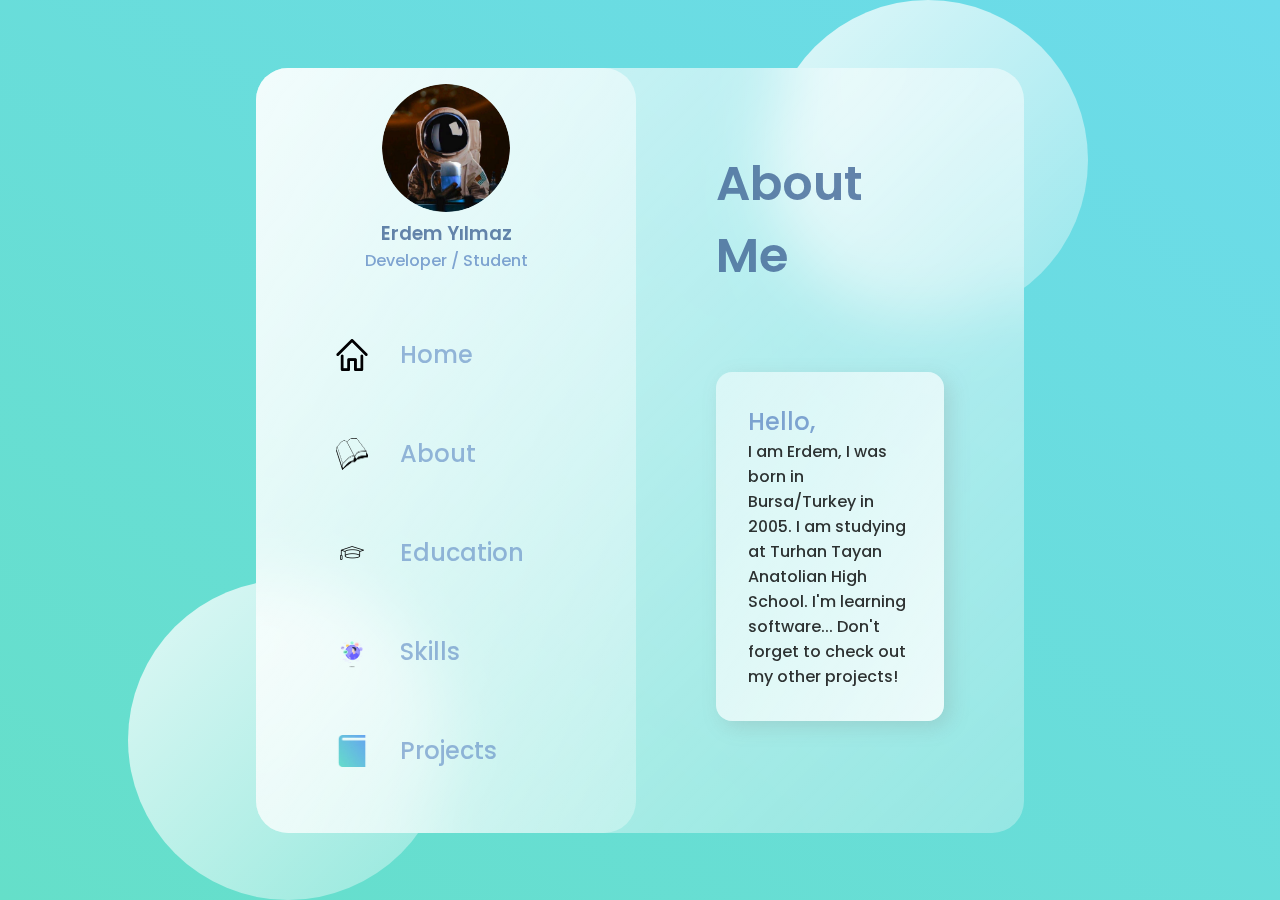
==== src/about/index.html @ 048c2ad6 "01.20.2021" ====
<!DOCTYPE html>
<html lang="en">
  <head>
    <meta charset="UTF-8" />
    <meta name="viewport" content="width=device-width, initial-scale=1.0" />
    <title>Erdem Yilmaz</title>
    <link rel="preconnect" href="https://fonts.gstatic.com" />
    <link
      href="https://fonts.googleapis.com/css2?family=Poppins:wght@400;500;700&display=swap"
      rel="stylesheet"
    />
    <script
      src="https://kit.fontawesome.com/fa178081cb.js"
      crossorigin="anonymous"
    ></script>

    <link rel="stylesheet" href="../style.css" />
  </head>
  <body>
    <main>
      <section class="glass">
        <div class="dashboard">
          <div class="user">
            <img src="../images/profile.png" alt="" class="profile" />
            <h3>Erdem Yılmaz</h3>
            <p>Developer / Student</p>
          </div>
          <div class="links">
            <div class="link">
              <img
                style="width: 32px; height: 32px"
                src="../images/home.png"
                alt=""
              />
              <h2><a href="../index.html" class="nav-bar-link">Home</a></h2>
            </div>
            <div class="link">
              <img
                style="width: 32px; height: 32px"
                src="../images/about.png"
                alt=""
              />
              <h2>
                <a href="#" class="nav-bar-link">About</a>
              </h2>
            </div>
            <div class="link">
              <img
                style="width: 32px; height: 32px"
                src="../images/education.png"
                alt=""
              />
              <h2>
                <a href="../education/index.html" class="nav-bar-link"
                  >Education</a
                >
              </h2>
            </div>
            <div class="link">
              <img
                src="../images/skills.png"
                style="width: 32px; height: 32px"
                alt=""
              />
              <h2>
                <a href="../skills/index.html" class="nav-bar-link">Skills</a>
              </h2>
            </div>
            <div class="link">
              <img
                src="../images/projects.png"
                alt=""
                style="width: 32px; height: 32px"
              />
              <h2>
                <a href="../projects/index.html" class="nav-bar-link"
                  >Projects</a
                >
              </h2>
            </div>
          </div>
        </div>
        <div class="games">
          <div class="status">
            <h1>About Me</h1>
          </div>
          <div class="cards">
            <div class="card">
              <img src="./images/assassins.png" alt="" />
              <div class="card-info">
                <h2>Hello,</h2>
                <p style="color: black">
                  I am Erdem, I was born in Bursa/Turkey in 2005. I am studying
                  at Turhan Tayan Anatolian High School. I'm learning
                  software... Don't forget to check out my other projects!
                </p>
              </div>
              <h2 class="percentage"></h2>
            </div>
          </div>
        </div>
      </section>
    </main>
    <div class="circle1"></div>
    <div class="circle2"></div>
  </body>
</html>
---- src/style.css ----
* {
  margin: 0;
  padding: 0;
  box-sizing: border-box;
}

h1 {
  color: #426696;
  font-weight: 600;
  font-size: 3rem;
  opacity: 0.8;
}
h2,
p {
  color: #658ec6;
  font-weight: 500;
  opacity: 0.8;
}

h3 {
  color: #426696;
  font-weight: 600;
  opacity: 0.8;
}

main {
  font-family: "Poppins", sans-serif;
  min-height: 100vh;
  background: linear-gradient(to right top, #65dfc9, #6cdbeb);
  display: flex;
  align-items: center;
  justify-content: center;
}

.glass {
  background: white;
  min-height: 80vh;
  width: 60%;
  background: linear-gradient(
    to right bottom,
    rgba(255, 255, 255, 0.7),
    rgba(255, 255, 255, 0.3)
  );
  border-radius: 2rem;
  z-index: 2;
  backdrop-filter: blur(2rem);
  display: flex;
}
.circle1,
.circle2 {
  background: white;
  background: linear-gradient(
    to right bottom,
    rgba(255, 255, 255, 0.8),
    rgba(255, 255, 255, 0.3)
  );
  height: 20rem;
  width: 20rem;
  position: absolute;
  border-radius: 50%;
}

.circle1 {
  top: 0%;
  right: 15%;
}
.circle2 {
  bottom: 0%;
  left: 10%;
}
.dashboard {
  flex: 1;
  display: flex;
  flex-direction: column;
  align-items: center;
  justify-content: space-evenly;
  text-align: center;
  background: linear-gradient(
    to right bottom,
    rgba(255, 255, 255, 0.7),
    rgba(255, 255, 255, 0.3)
  );
  border-radius: 2rem;
}
.link {
  display: flex;
  margin: 2rem 0rem;
  padding: 1rem 5rem;
  align-items: center;
}
.link h2 {
  padding: 0rem 2rem;
}

.games {
  flex: 2;
}

.pro {
  background: linear-gradient(to right top, #65dfc9, #6cdbeb);
  border-radius: 2rem;
  color: white;
  padding: 1rem;
  position: relative;
}

.pro img {
  position: absolute;
  top: -10%;
  right: 10%;
}
.pro h2 {
  width: 40%;
  color: white;
  font-weight: 600;
}

/* GAMES */
.status {
  margin-bottom: 3rem;
}

.status input {
  background: linear-gradient(
    to right bottom,
    rgba(255, 255, 255, 0.7),
    rgba(255, 255, 255, 0.3)
  );
  border: none;
  width: 50%;
  padding: 0.5rem;
  border-radius: 2rem;
}

.games {
  margin: 5rem;
  display: flex;
  flex-direction: column;
  justify-content: space-evenly;
}

.card {
  display: flex;
  background: linear-gradient(
    to left top,
    rgba(255, 255, 255, 0.8),
    rgba(255, 255, 255, 0.5)
  );
  border-radius: 1rem;
  margin: 2rem 0rem;
  padding: 2rem;
  box-shadow: 6px 6px 20px rgba(122, 122, 122, 0.212);
  justify-content: space-between;
}

.card-info {
  display: flex;
  flex-direction: column;
  justify-content: space-between;
}

.percentage {
  font-weight: bold;
  background: linear-gradient(to right top, #65dfc9, #6cdbeb);
  -webkit-background-clip: text;
  -webkit-text-fill-color: transparent;
}

.nav-bar-link {
  text-decoration: none;
  color: #658ec6;
  font-weight: 500;
  opacity: 0.8;
}

a {
  text-decoration: none;
}

.profile {
  width: 128px;
  height: 128px;
  border-radius: 100%;
}

input:focus {
  outline: none;
}

i {
  margin-top: 2px;
  transform: scale(2);
  margin-top: 16px;
  margin-left: 32px;
  color: black;
  width: 32px;
  display: inline;
  height: 32px;
  transition: 125ms;
  opacity: 0.3;
}
i:hover {
  color: black;
  transition: 125ms;
  opacity: 1;
  cursor: pointer;
}

.social {
  display: inline;
}
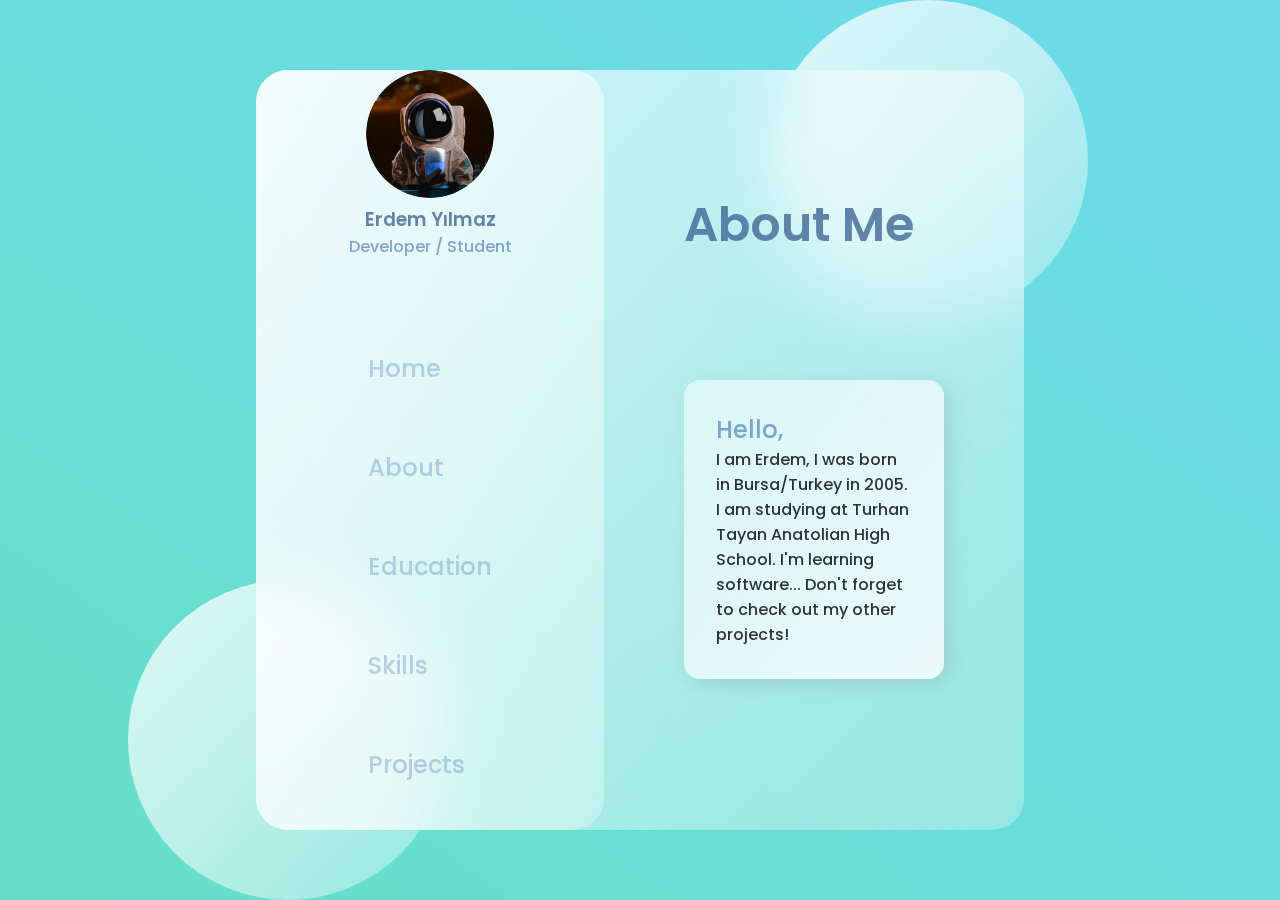
==== commit 77b7c2c1: "dark mode added" ====
--- a/src/about/index.html
+++ b/src/about/index.html
@@ -7,6 +7,10 @@
     <link rel="preconnect" href="https://fonts.gstatic.com" />
     <link
       href="https://fonts.googleapis.com/css2?family=Poppins:wght@400;500;700&display=swap"
+      rel="stylesheet"
+    />
+    <link
+      href="https://fonts.googleapis.com/icon?family=Material+Icons"
       rel="stylesheet"
     />
     <script
@@ -24,32 +28,19 @@
             <img src="../images/profile.png" alt="" class="profile" />
             <h3>Erdem Yılmaz</h3>
             <p>Developer / Student</p>
+            <i class="material-icons dark">dark_mode</i>
+            <i class="material-icons light">light_mode</i>
           </div>
           <div class="links">
             <div class="link">
-              <img
-                style="width: 32px; height: 32px"
-                src="../images/home.png"
-                alt=""
-              />
               <h2><a href="../index.html" class="nav-bar-link">Home</a></h2>
             </div>
             <div class="link">
-              <img
-                style="width: 32px; height: 32px"
-                src="../images/about.png"
-                alt=""
-              />
               <h2>
                 <a href="#" class="nav-bar-link">About</a>
               </h2>
             </div>
             <div class="link">
-              <img
-                style="width: 32px; height: 32px"
-                src="../images/education.png"
-                alt=""
-              />
               <h2>
                 <a href="../education/index.html" class="nav-bar-link"
                   >Education</a
@@ -57,21 +48,11 @@
               </h2>
             </div>
             <div class="link">
-              <img
-                src="../images/skills.png"
-                style="width: 32px; height: 32px"
-                alt=""
-              />
               <h2>
                 <a href="../skills/index.html" class="nav-bar-link">Skills</a>
               </h2>
             </div>
             <div class="link">
-              <img
-                src="../images/projects.png"
-                alt=""
-                style="width: 32px; height: 32px"
-              />
               <h2>
                 <a href="../projects/index.html" class="nav-bar-link"
                   >Projects</a
@@ -103,5 +84,7 @@
     </main>
     <div class="circle1"></div>
     <div class="circle2"></div>
+
+    <script src="../script.js"></script>
   </body>
 </html>
--- a/src/style.css
+++ b/src/style.css
@@ -24,6 +24,7 @@
 }
 
 main {
+  transition: 500ms;
   font-family: "Poppins", sans-serif;
   min-height: 100vh;
   background: linear-gradient(to right top, #65dfc9, #6cdbeb);
@@ -170,7 +171,14 @@
   text-decoration: none;
   color: #658ec6;
   font-weight: 500;
-  opacity: 0.8;
+  opacity: 0.5;
+  transition: 250ms;
+}
+
+.nav-bar-link:hover {
+  color: #658ec6;
+  opacity: 1;
+  transition: 250ms;
 }
 
 a {
@@ -199,6 +207,7 @@
   transition: 125ms;
   opacity: 0.3;
 }
+
 i:hover {
   color: black;
   transition: 125ms;
@@ -209,3 +218,96 @@
 .social {
   display: inline;
 }
+
+img {
+  width: 0px;
+  height: 0px;
+}
+
+/* .image {
+  width: 128px;
+} */
+
+.project:hover {
+  transform: scale(1.2);
+  transition: 125ms;
+}
+
+.play {
+  color: black;
+}
+
+@media only screen and (max-width: 768px) {
+  main {
+    background-color: black;
+    background: linear-gradient(to right top, #131313, #232323);
+  }
+}
+
+.material-icons {
+  margin: 0;
+  margin-top: 12px;
+  margin-right: 12px;
+  transform: scale(1.2);
+}
+
+@keyframes click {
+  0% {
+    transform: scale(1.2);
+  }
+
+  50% {
+    transform: scale(1);
+  }
+
+  100% {
+    transform: scale(1.2);
+  }
+}
+
+.darkMode main {
+  background: linear-gradient(to right bottom, #131313, #232323);
+}
+
+.darkMode main .glass .games .cards .card .percentage {
+  font-weight: bold;
+  background: linear-gradient(to right top, #131313, #232323);
+  -webkit-background-clip: text;
+  -webkit-text-fill-color: transparent;
+}
+
+.darkMode main .glass .games .cards .card h2 {
+  color: #232323;
+}
+
+.darkMode main .glass .links .link h2 a {
+  color: #232323;
+}
+
+.darkMode main .glass {
+  z-index: 2;
+  backdrop-filter: blur(2rem);
+}
+
+.darkMode h1,
+.darkMode h2,
+.darkMode h3,
+.darkMode h4,
+.darkMode h5,
+.darkMode h6 {
+  color: #232323;
+}
+
+.darkMode main .dashboard .user p {
+  color: #131313;
+}
+
+.darkMode .circle1,
+.darkMode .circle2 {
+  background: white;
+  background: linear-gradient(to right bottom, #333333d8, #3333333d);
+}
+
+.darkMode main .dashboard .user img {
+  filter: grayscale(50%);
+}
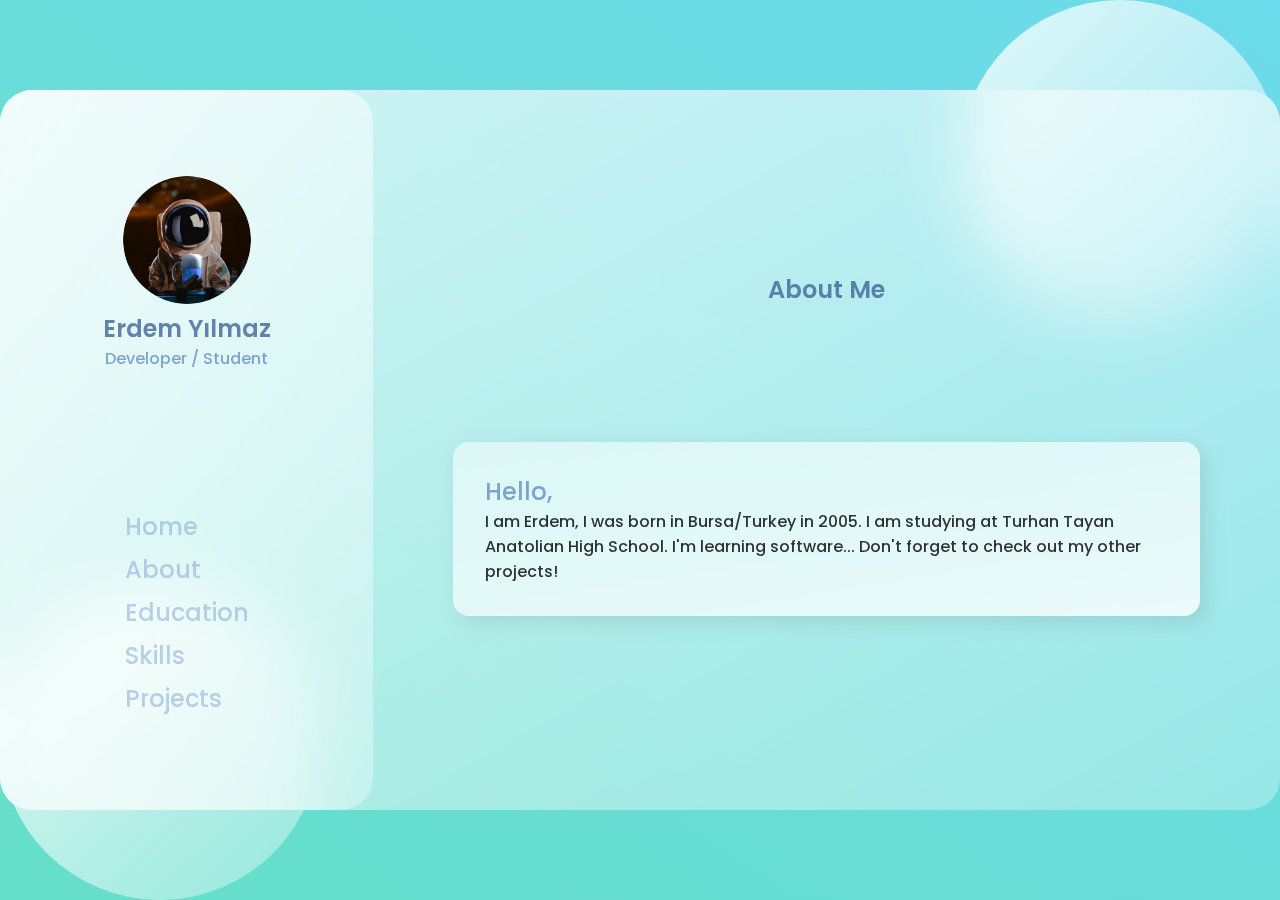
==== commit ef5e15e7: "responsive design" ====
--- a/src/about/index.html
+++ b/src/about/index.html
@@ -24,8 +24,8 @@
     <main>
       <section class="glass">
         <div class="dashboard">
-          <div class="user">
-            <img src="../images/profile.png" alt="" class="profile" />
+          <div class="profile">
+            <img src="../images/profile.png" alt="" class="profileImg" />
             <h3>Erdem Yılmaz</h3>
             <p>Developer / Student</p>
             <i class="material-icons dark">dark_mode</i>
@@ -61,8 +61,8 @@
             </div>
           </div>
         </div>
-        <div class="games">
-          <div class="status">
+        <div class="article">
+          <div class="title">
             <h1>About Me</h1>
           </div>
           <div class="cards">
@@ -76,7 +76,8 @@
                   software... Don't forget to check out my other projects!
                 </p>
               </div>
-              <h2 class="percentage"></h2>
+
+              <!--<h2 class="tag"></h2>-->
             </div>
           </div>
         </div>
--- a/src/style.css
+++ b/src/style.css
@@ -93,7 +93,7 @@
   padding: 0rem 2rem;
 }
 
-.games {
+.article {
   flex: 2;
 }
 
@@ -117,11 +117,11 @@
 }
 
 /* GAMES */
-.status {
+.title {
   margin-bottom: 3rem;
 }
 
-.status input {
+.title input {
   background: linear-gradient(
     to right bottom,
     rgba(255, 255, 255, 0.7),
@@ -133,7 +133,7 @@
   border-radius: 2rem;
 }
 
-.games {
+.article {
   margin: 5rem;
   display: flex;
   flex-direction: column;
@@ -160,7 +160,7 @@
   justify-content: space-between;
 }
 
-.percentage {
+.tag {
   font-weight: bold;
   background: linear-gradient(to right top, #65dfc9, #6cdbeb);
   -webkit-background-clip: text;
@@ -185,7 +185,7 @@
   text-decoration: none;
 }
 
-.profile {
+.profileImg {
   width: 128px;
   height: 128px;
   border-radius: 100%;
@@ -237,13 +237,6 @@
   color: black;
 }
 
-@media only screen and (max-width: 768px) {
-  main {
-    background-color: black;
-    background: linear-gradient(to right top, #131313, #232323);
-  }
-}
-
 .material-icons {
   margin: 0;
   margin-top: 12px;
@@ -269,14 +262,14 @@
   background: linear-gradient(to right bottom, #131313, #232323);
 }
 
-.darkMode main .glass .games .cards .card .percentage {
+.darkMode main .glass .article .cards .card .tag {
   font-weight: bold;
   background: linear-gradient(to right top, #131313, #232323);
   -webkit-background-clip: text;
   -webkit-text-fill-color: transparent;
 }
 
-.darkMode main .glass .games .cards .card h2 {
+.darkMode main .glass .article .cards .card h2 {
   color: #232323;
 }
 
@@ -298,7 +291,7 @@
   color: #232323;
 }
 
-.darkMode main .dashboard .user p {
+.darkMode main .dashboard .profile p {
   color: #131313;
 }
 
@@ -308,6 +301,341 @@
   background: linear-gradient(to right bottom, #333333d8, #3333333d);
 }
 
-.darkMode main .dashboard .user img {
+.darkMode main .dashboard .profile img {
   filter: grayscale(50%);
 }
+
+@media only screen and (min-width: 680px) {
+  main {
+    width: 100%;
+    background: linear-gradient(to right top, #65dfc9, #6cdbeb);
+  }
+
+  .links {
+    margin: 0;
+    padding: 0;
+  }
+
+  .glass {
+    width: 100%;
+  }
+
+  .link {
+    margin: 8px;
+    padding: 0;
+  }
+
+  .title h1 {
+    font-size: 24px;
+    text-align: center;
+  }
+
+  .title {
+    margin-bottom: 2rem;
+  }
+
+  h1,
+  h2,
+  h3,
+  h4,
+  h5,
+  h6 {
+    font-size: 24px;
+  }
+
+  .card {
+    margin: 0;
+    margin-bottom: 12px;
+    padding: 10;
+  }
+
+  .circle1 {
+    right: 0;
+    top: 0;
+  }
+
+  .circle2 {
+    left: 0;
+    bottom: 0;
+  }
+
+  .article {
+    margin: 10;
+    padding: 0;
+  }
+
+  /* dark mode */
+
+  .darkMode main {
+    background: linear-gradient(to right bottom, #131313, #232323);
+  }
+
+  .darkMode main .glass .article .cards .card .tag {
+    font-weight: bold;
+    background: linear-gradient(to right top, #131313, #232323);
+    -webkit-background-clip: text;
+    -webkit-text-fill-color: transparent;
+  }
+
+  .darkMode main .glass .article .cards .card h2 {
+    color: #232323;
+  }
+
+  .darkMode main .glass .links .link h2 a {
+    color: #232323;
+  }
+
+  .darkMode main .glass {
+    z-index: 2;
+    backdrop-filter: blur(2rem);
+  }
+
+  .darkMode h1,
+  .darkMode h2,
+  .darkMode h3,
+  .darkMode h4,
+  .darkMode h5,
+  .darkMode h6 {
+    color: #232323;
+  }
+
+  .darkMode main .dashboard .profile p {
+    color: #131313;
+  }
+
+  .darkMode .circle1,
+  .darkMode .circle2 {
+    background: white;
+    background: linear-gradient(to right bottom, #333333d8, #3333333d);
+  }
+
+  .darkMode main .dashboard .profile img {
+    filter: grayscale(50%);
+  }
+}
+
+@media only screen and (min-width: 1370px) {
+  main {
+    background: linear-gradient(to right top, #65dfc9, #6cdbeb);
+  }
+
+  .glass {
+    width: 60%;
+  }
+
+  .link {
+    margin: 2rem 0rem;
+    padding: 1rem 5rem;
+  }
+
+  .profile {
+    margin-top: 2rem;
+  }
+
+  .link h2 {
+    padding: 0rem 2rem;
+  }
+
+  .card {
+    margin: 2rem 0rem;
+    padding: 2rem;
+  }
+
+  .circle1 {
+    right: 15%;
+    top: 0;
+  }
+
+  .title {
+    margin-bottom: 3rem;
+  }
+
+  .circle2 {
+    left: 10%;
+    bottom: 0;
+  }
+
+  .article {
+    margin: 5rem;
+  }
+
+  /* dark mode */
+
+  .darkMode main {
+    background: linear-gradient(to right bottom, #131313, #232323);
+  }
+
+  .darkMode main .glass .article .cards .card .tag {
+    font-weight: bold;
+    background: linear-gradient(to right top, #131313, #232323);
+    -webkit-background-clip: text;
+    -webkit-text-fill-color: transparent;
+  }
+
+  .darkMode main .glass .article .cards .card h2 {
+    color: #232323;
+  }
+
+  .darkMode main .glass .links .link h2 a {
+    color: #232323;
+  }
+
+  .darkMode main .glass {
+    z-index: 2;
+    backdrop-filter: blur(2rem);
+  }
+
+  .darkMode h1,
+  .darkMode h2,
+  .darkMode h3,
+  .darkMode h4,
+  .darkMode h5,
+  .darkMode h6 {
+    color: #232323;
+  }
+
+  .darkMode main .dashboard .profile p {
+    color: #131313;
+  }
+
+  .darkMode .circle1,
+  .darkMode .circle2 {
+    background: white;
+    background: linear-gradient(to right bottom, #333333d8, #3333333d);
+  }
+
+  .darkMode main .dashboard .profile img {
+    filter: grayscale(50%);
+  }
+}
+
+@media only screen and (max-width: 680px) {
+  main {
+    width: 100%;
+    text-align: center;
+    background: linear-gradient(to right top, #65dfc9, #6cdbeb);
+  }
+
+  .uni {
+    display: none;
+  }
+
+  .links {
+    margin: 0;
+    padding: 0;
+  }
+
+  .glass {
+    width: 100%;
+  }
+
+  .dashboard,
+  .links {
+    width: 160px;
+  }
+
+  .tag {
+    display: none;
+  }
+
+  .card {
+    width: 280px;
+  }
+
+  .article {
+    margin: 0;
+    margin-left: 36px;
+  }
+
+  .link {
+    margin: 8px;
+    padding: 0;
+  }
+
+  .title h1 {
+    font-size: 24px;
+    text-align: center;
+  }
+
+  .title {
+    margin-bottom: 2rem;
+  }
+
+  h1,
+  h2,
+  h3,
+  h4,
+  h5,
+  h6 {
+    font-size: 24px;
+  }
+
+  .card {
+    margin: 0;
+    margin-bottom: 12px;
+  }
+
+  .circle1 {
+    right: 0;
+    top: 0;
+  }
+
+  .circle2 {
+    left: 0;
+    bottom: 0;
+  }
+
+  .article {
+    margin: 10;
+    padding: 0;
+  }
+
+  /* dark mode */
+
+  .darkMode main {
+    background: linear-gradient(to right bottom, #131313, #232323);
+  }
+
+  .darkMode main .glass .article .cards .card .tag {
+    font-weight: bold;
+    background: linear-gradient(to right top, #131313, #232323);
+    -webkit-background-clip: text;
+    -webkit-text-fill-color: transparent;
+  }
+
+  .darkMode main .glass .article .cards .card h2 {
+    color: #232323;
+  }
+
+  .darkMode main .glass .links .link h2 a {
+    color: #232323;
+  }
+
+  .darkMode main .glass {
+    z-index: 2;
+    backdrop-filter: blur(2rem);
+  }
+
+  .darkMode h1,
+  .darkMode h2,
+  .darkMode h3,
+  .darkMode h4,
+  .darkMode h5,
+  .darkMode h6 {
+    color: #232323;
+  }
+
+  .darkMode main .dashboard .profile p {
+    color: #131313;
+  }
+
+  .darkMode .circle1,
+  .darkMode .circle2 {
+    background: white;
+    background: linear-gradient(to right bottom, #333333d8, #3333333d);
+  }
+
+  .darkMode main .dashboard .profile img {
+    filter: grayscale(50%);
+  }
+}
